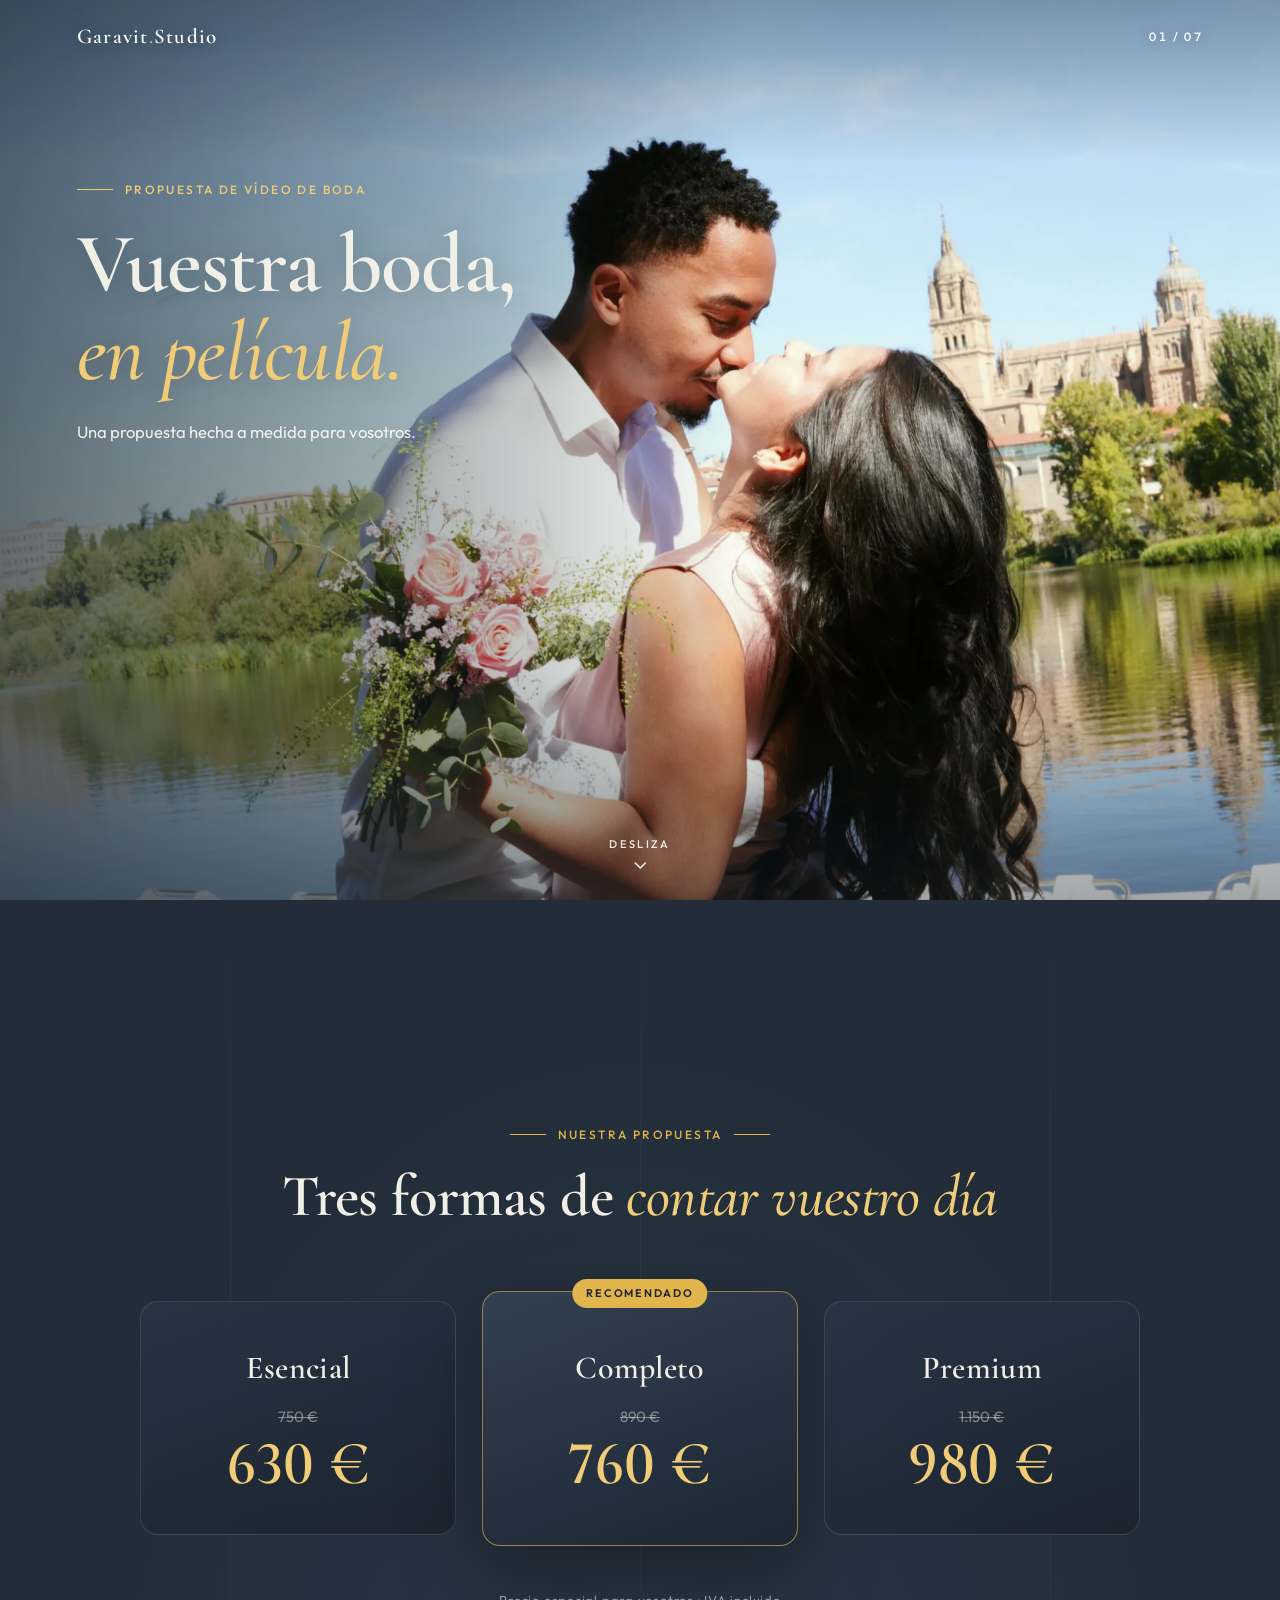
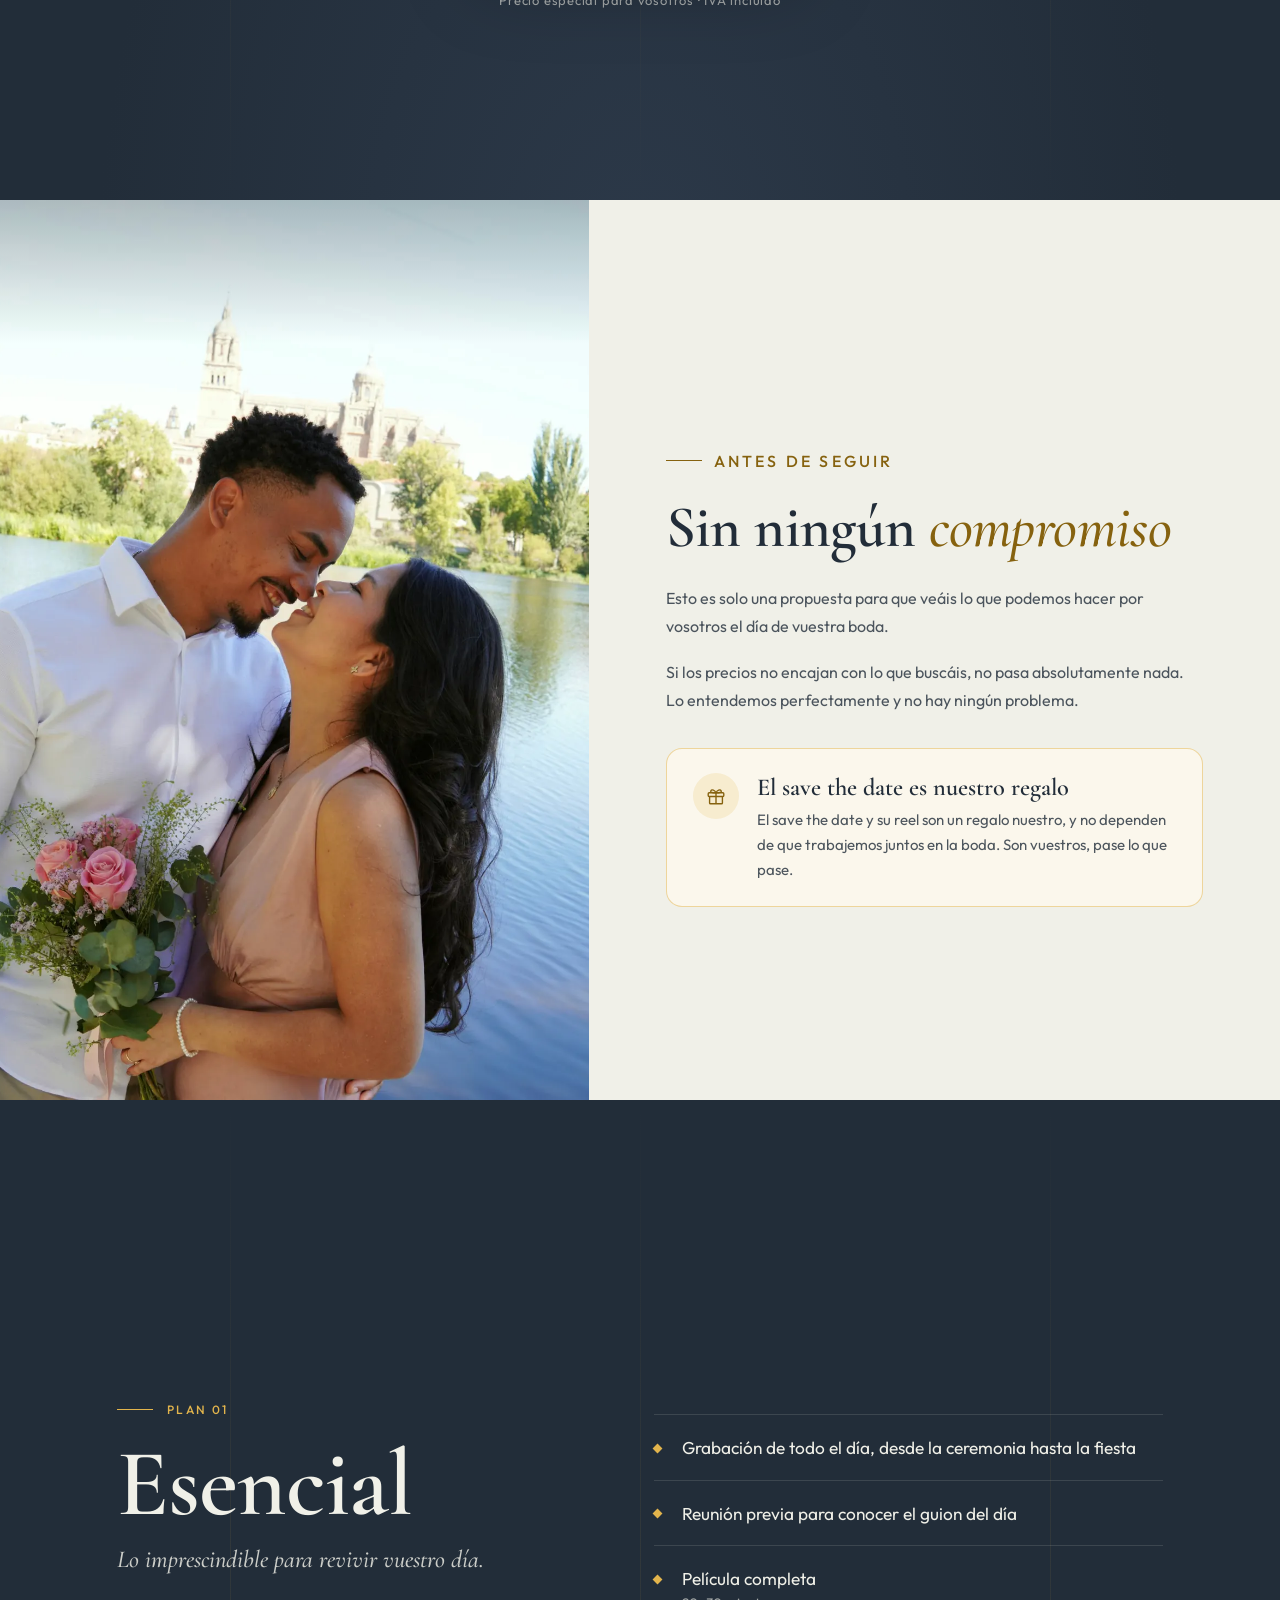
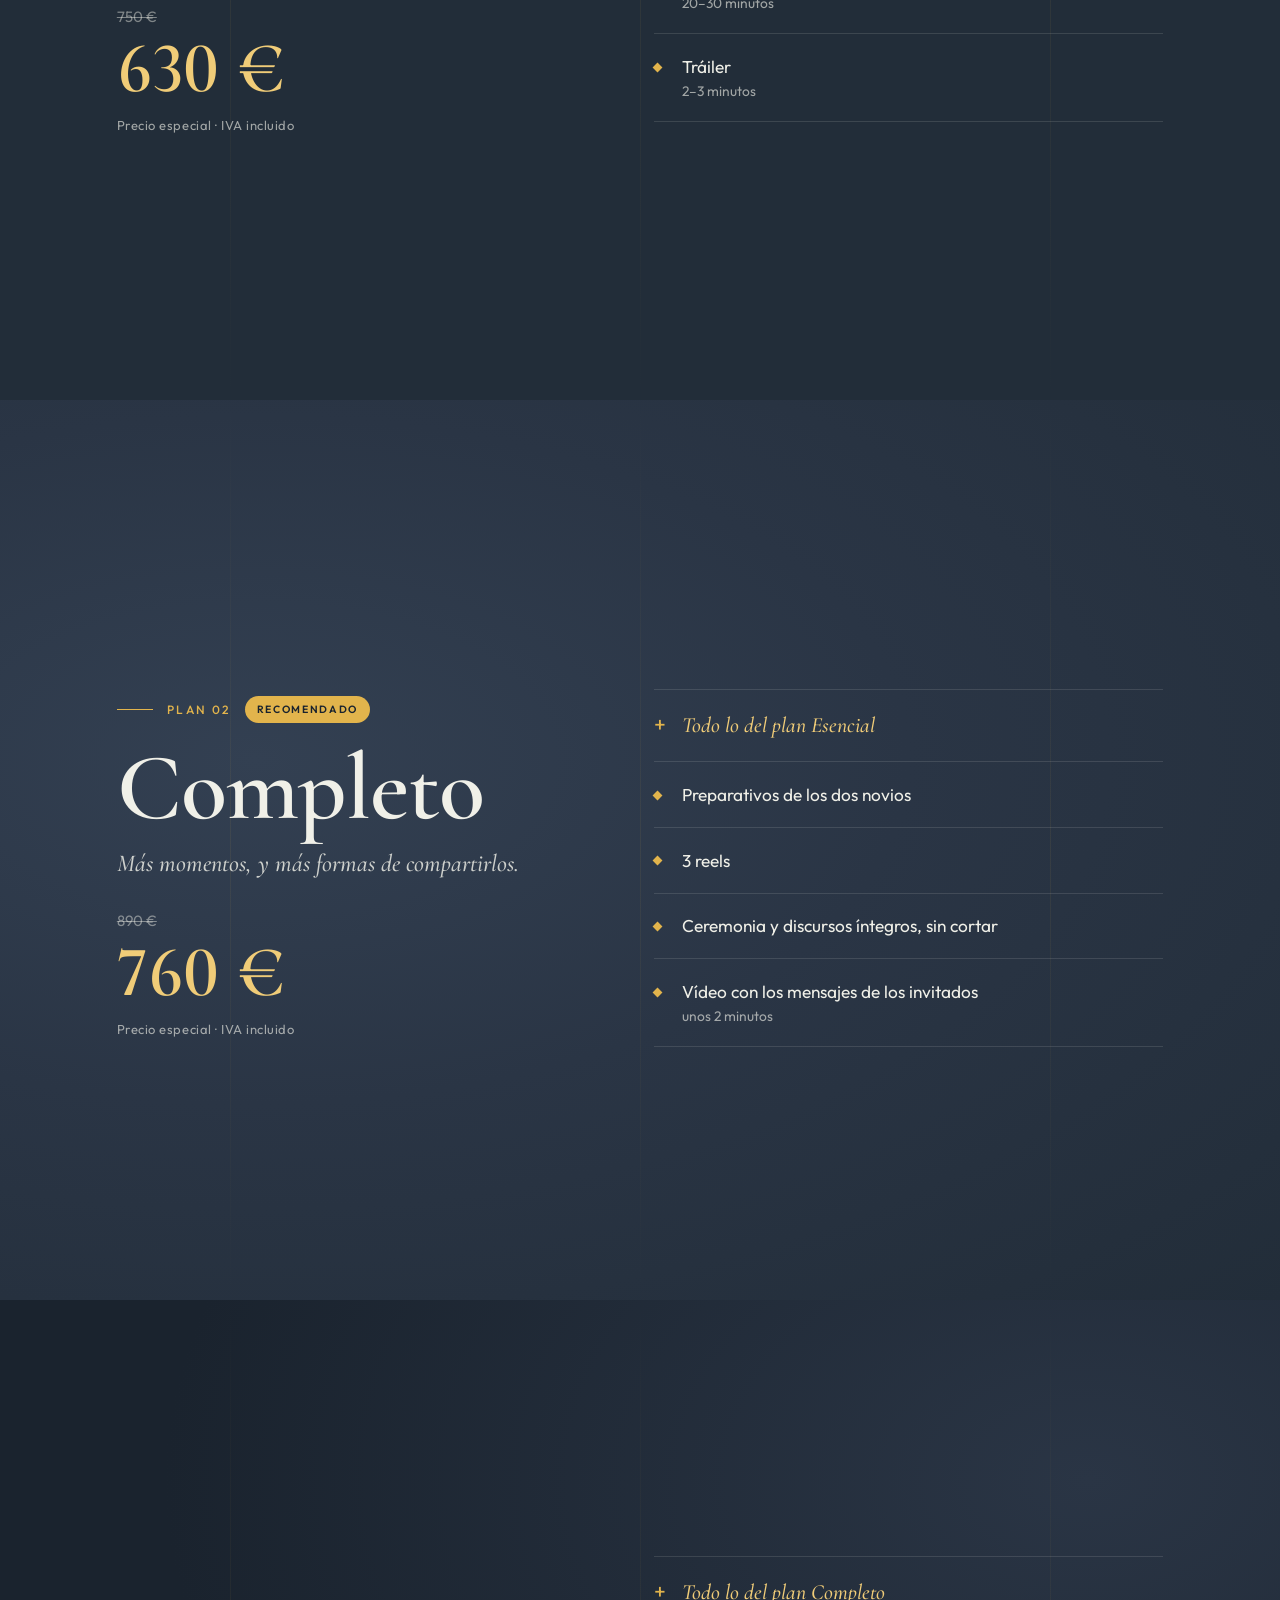
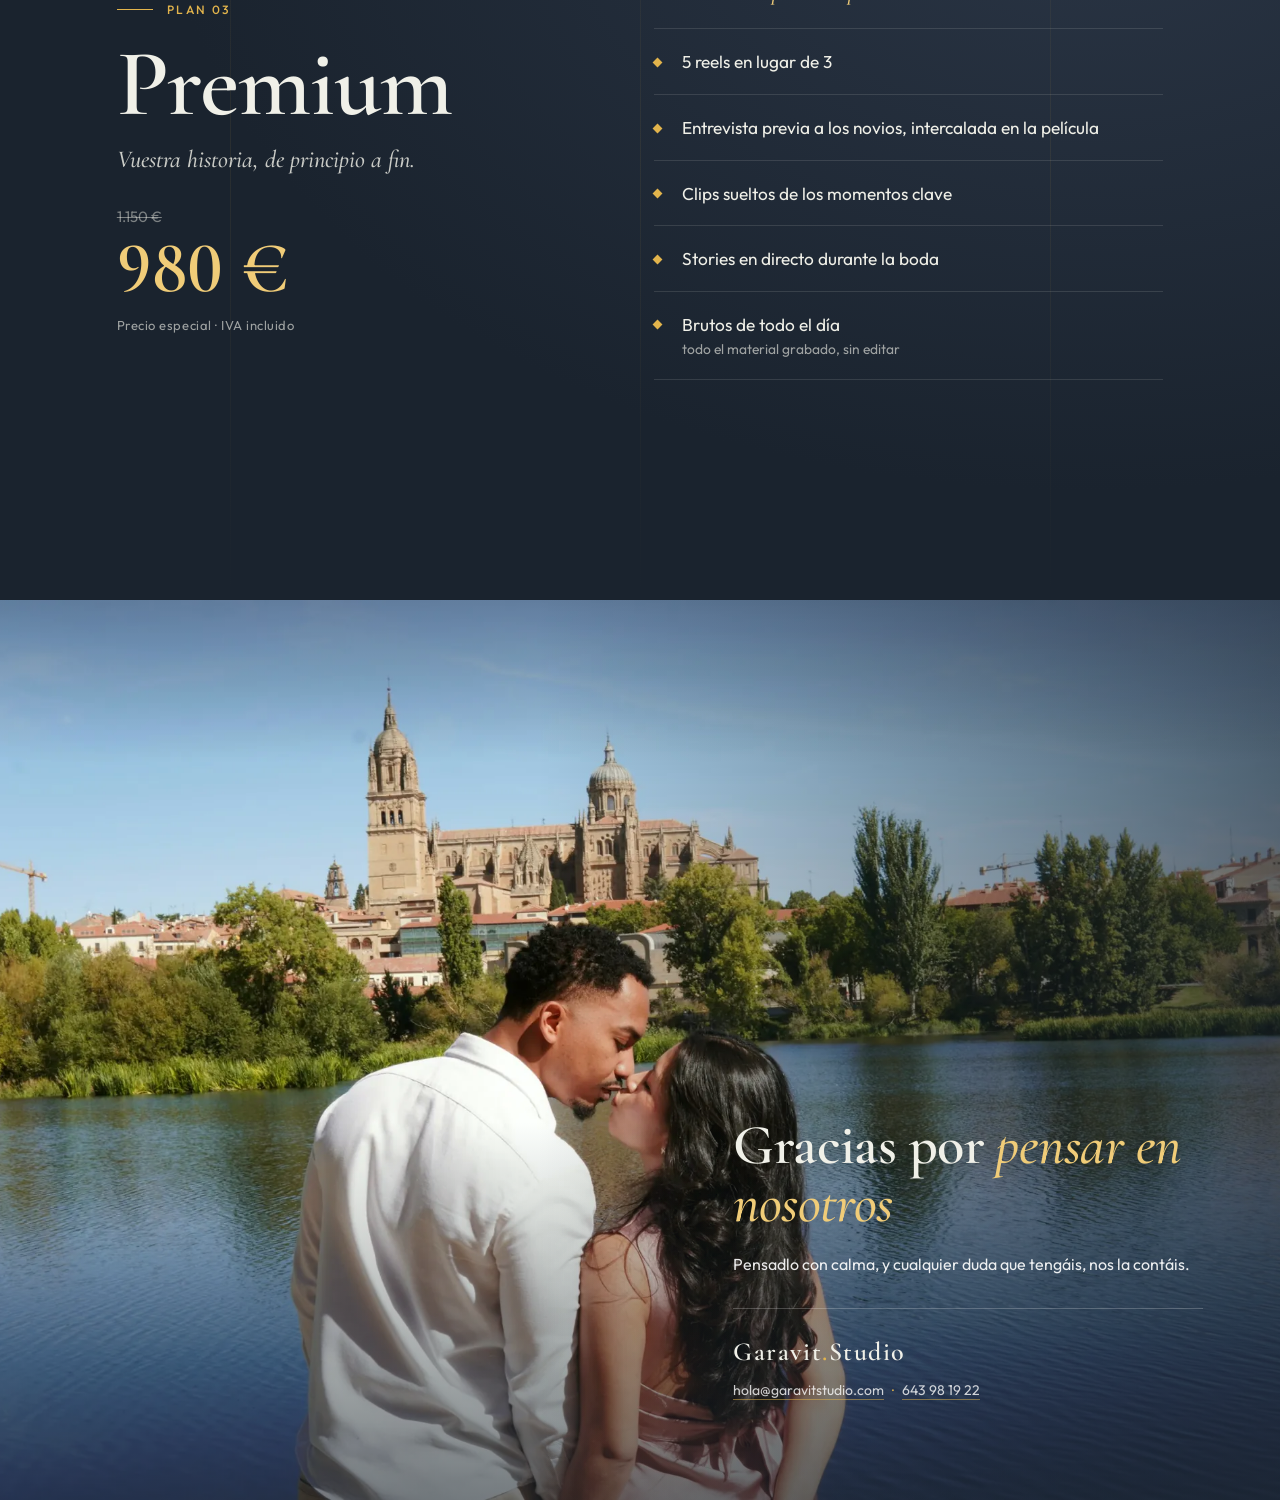
==== propuesta/index.html @ b764d6a9 "Add wedding video quote presentation at /propuesta Replaces the previous proposal page with a slide-" ====
<!DOCTYPE html>
<html lang="es">
<head>
  <meta charset="UTF-8">
  <meta name="viewport" content="width=device-width, initial-scale=1.0, viewport-fit=cover">
  <script>document.documentElement.classList.add('js');</script>

  <title>Propuesta de vídeo de boda | Garavit Studio</title>
  <meta name="description" content="Nuestra propuesta para grabar vuestra boda: tres planes, sin ningún compromiso.">
  <!-- Página privada para un cliente: fuera de buscadores -->
  <meta name="robots" content="noindex, nofollow">
  <meta name="theme-color" content="#222d39">
  <link rel="icon" href="data:image/svg+xml,%3Csvg xmlns='http://www.w3.org/2000/svg' viewBox='0 0 64 64'%3E%3Crect width='64' height='64' rx='14' fill='%23222d39'/%3E%3Ctext x='32' y='45' text-anchor='middle' font-family='Georgia,serif' font-size='40' font-weight='700' fill='%23f0f0e8'%3EG%3C/text%3E%3Ccircle cx='50' cy='42' r='4' fill='%23e2b44c'/%3E%3C/svg%3E">

  <!-- Vista previa al compartir el enlace (WhatsApp, Instagram…) -->
  <meta property="og:type" content="website">
  <meta property="og:url" content="https://garavitstudio.com/propuesta/">
  <meta property="og:title" content="Vuestra boda, en película · Garavit Studio">
  <meta property="og:description" content="Nuestra propuesta para grabar vuestra boda. Sin ningún compromiso.">
  <meta property="og:image" content="https://garavitstudio.com/propuesta/img/og.jpg">
  <meta property="og:image:width" content="1200">
  <meta property="og:image:height" content="630">
  <meta property="og:locale" content="es_ES">
  <meta property="og:site_name" content="Garavit Studio">
  <meta name="twitter:card" content="summary_large_image">

  <link rel="preconnect" href="https://fonts.googleapis.com">
  <link rel="preconnect" href="https://fonts.gstatic.com" crossorigin>
  <link href="https://fonts.googleapis.com/css2?family=Cormorant+Garamond:ital,wght@0,400;0,500;0,600;1,400;1,500&family=Outfit:wght@300;400;500;600&display=swap" rel="stylesheet">

  <style>
    /* ═══════════════════════════════════════════════
       GARAVIT STUDIO — PRESENTACIÓN DE PRESUPUESTO
       Mismos colores y tipografías que la web.
       Rutas absolutas (/propuesta/…) para que funcione
       tanto en /propuesta como en /propuesta/
    ═══════════════════════════════════════════════ */
    *, *::before, *::after { box-sizing: border-box; margin: 0; padding: 0; }

    :root {
      --navy: #222d39;
      --navy-dark: #1a232e;
      --navy-light: #2a3545;
      --cream: #f0f0e8;
      --gold: #e2b44c;
      --gold-light: #f0cc78;
      --gold-ink: #86620f;               /* dorado legible sobre crema */
      --muted: rgba(240,240,232,0.62);
      --rule: rgba(240,240,232,0.12);
      --ease: cubic-bezier(0.23, 1, 0.32, 1);
      --pad-x: clamp(20px, 6vw, 96px);
    }

    html {
      background: var(--navy);
      scroll-snap-type: y proximity;
      scroll-behavior: smooth;
      -webkit-text-size-adjust: 100%;
    }
    @media (min-width: 900px) and (min-height: 620px) and (orientation: landscape) {
      html { scroll-snap-type: y mandatory; }
    }

    body {
      background: var(--navy);
      color: var(--cream);
      font-family: 'Outfit', system-ui, sans-serif;
      font-weight: 400;
      line-height: 1.6;
      overflow-x: hidden;
      -webkit-font-smoothing: antialiased;
    }

    img { display: block; max-width: 100%; }
    .sr-only {
      position: absolute; width: 1px; height: 1px; overflow: hidden;
      clip: rect(0 0 0 0); white-space: nowrap;
    }

    /* ─── BARRA SUPERIOR ──────────────────────────── */
    .topbar {
      position: fixed; top: 0; left: 0; right: 0; z-index: 30;
      display: flex; align-items: center; justify-content: space-between;
      padding: calc(20px + env(safe-area-inset-top)) var(--pad-x) 20px;
      pointer-events: none;
    }
    .logo, .counter { transition: color 0.35s, text-shadow 0.35s; color: var(--cream); }
    .logo {
      pointer-events: auto;
      font-family: 'Cormorant Garamond', serif;
      font-size: 21px; font-weight: 600; letter-spacing: 0.06em;
      text-decoration: none;
    }
    .logo span { color: var(--gold); transition: color 0.35s; }
    .counter {
      font-size: 12px; font-weight: 500; letter-spacing: 0.2em;
      font-variant-numeric: tabular-nums;
    }
    .topbar [data-on="photo"] { color: #fff; text-shadow: 0 1px 14px rgba(0,0,0,0.45); }
    .topbar [data-on="light"] { color: var(--navy); text-shadow: none; }
    .topbar [data-on="light"] span { color: var(--gold-ink); }

    /* ─── DIAPOSITIVAS ────────────────────────────── */
    .slide {
      position: relative;
      min-height: 100vh;
      min-height: 100svh;
      scroll-snap-align: start;
      display: flex; align-items: center;
      overflow: hidden;
    }
    .wrap {
      position: relative; z-index: 2;
      width: 100%; max-width: 1200px; margin: 0 auto;
      padding: clamp(96px, 14vh, 140px) var(--pad-x) clamp(64px, 10vh, 110px);
    }

    .eyebrow {
      display: flex; align-items: center; gap: 12px;
      font-size: 12px; font-weight: 500; letter-spacing: 0.2em;
      text-transform: uppercase; color: var(--gold);
      margin-bottom: 22px;
    }
    .eyebrow .line { width: 36px; height: 1px; background: currentColor; flex: none; }

    h1, h2 {
      font-family: 'Cormorant Garamond', serif;
      font-weight: 600; line-height: 1.04; letter-spacing: -0.01em;
    }
    h1 em, h2 em { font-style: italic; font-weight: 500; color: var(--gold-light); }
    h2 { font-size: clamp(38px, 4.6vw, 72px); }

    /* Líneas verticales decorativas, como en la home */
    .lines { position: absolute; inset: 0; pointer-events: none; }
    .lines i {
      position: absolute; top: 0; bottom: 0; width: 1px;
      background: linear-gradient(to bottom, transparent, rgba(226,180,76,0.08), transparent);
    }
    .lines i:nth-child(1) { left: 18%; }
    .lines i:nth-child(2) { left: 50%; }
    .lines i:nth-child(3) { left: 82%; }

    /* ─── APARICIONES ─────────────────────────────── */
    .js .rv {
      opacity: 0; transform: translateY(26px);
      transition: opacity 0.9s var(--ease), transform 0.9s var(--ease);
      transition-delay: calc(var(--d, 0) * 0.12s + 0.1s);
    }
    .js .is-in .rv { opacity: 1; transform: none; }

    /* ═══ 1 · PORTADA ═══════════════════════════════ */
    .photo-bg { position: absolute; inset: 0; margin: 0; }
    .photo-bg img { width: 100%; height: 100%; object-fit: cover; }

    .cover .photo-bg img { object-position: 50% 35%; }
    .js .cover .photo-bg img { animation: kenburns 16s var(--ease) both; }
    @keyframes kenburns {
      from { transform: scale(1.08); }
      to   { transform: scale(1); }
    }
    .cover .shade {
      position: absolute; inset: 0;
      background:
        linear-gradient(180deg, rgba(26,35,46,0.35) 0%, rgba(26,35,46,0) 18%),
        linear-gradient(90deg, rgba(26,35,46,0.66) 0%, rgba(26,35,46,0.3) 36%, rgba(26,35,46,0) 58%),
        linear-gradient(0deg, rgba(26,35,46,0.4) 0%, rgba(26,35,46,0) 26%);
    }
    .cover__content {
      position: relative; z-index: 2;
      align-self: flex-start;
      margin-top: clamp(110px, 20vh, 220px);
      padding: 0 var(--pad-x);
      max-width: 780px;
    }
    .cover .eyebrow { color: var(--gold-light); }
    .cover h1 {
      font-size: clamp(48px, 6.6vw, 108px);
      text-shadow: 0 2px 30px rgba(0,0,0,0.25);
    }
    .cover__sub {
      margin-top: 22px;
      font-size: clamp(16px, 1.3vw, 19px);
      color: rgba(255,255,255,0.88);
      max-width: 420px;
    }
    .next-hint {
      position: absolute; z-index: 3; left: 50%; bottom: calc(26px + env(safe-area-inset-bottom));
      transform: translateX(-50%);
      display: flex; flex-direction: column; align-items: center; gap: 6px;
      background: none; border: 0; cursor: pointer;
      color: #fff; font: 500 11px/1 'Outfit', sans-serif;
      letter-spacing: 0.24em; text-transform: uppercase;
      opacity: 0.9;
    }
    .next-hint svg { animation: bob 2.2s ease-in-out infinite; }
    @keyframes bob {
      0%, 100% { transform: translateY(0); }
      50% { transform: translateY(6px); }
    }

    @media (orientation: portrait) {
      .cover { align-items: flex-end; }
      .cover .photo-bg img { object-position: 55% 50%; }
      .cover .shade {
        background:
          linear-gradient(180deg, rgba(26,35,46,0.4) 0%, rgba(26,35,46,0) 16%),
          linear-gradient(0deg, rgba(26,35,46,0.92) 0%, rgba(26,35,46,0.62) 26%, rgba(26,35,46,0) 52%);
      }
      .cover__content {
        align-self: flex-end;
        margin: 0 0 calc(92px + env(safe-area-inset-bottom));
      }
      .cover h1 { font-size: clamp(46px, 12vw, 84px); }
    }

    /* ═══ 2 · LOS TRES PRECIOS ═══════════════════════ */
    .prices { background: radial-gradient(ellipse at 50% 110%, #2c3949 0%, var(--navy) 60%); }
    .prices .wrap { text-align: center; }
    .prices .eyebrow { justify-content: center; }
    .price-grid {
      display: grid; grid-template-columns: repeat(3, 1fr);
      gap: clamp(14px, 2vw, 28px);
      margin: clamp(40px, 7vh, 72px) auto 0;
      max-width: 1000px;
      align-items: center;
    }
    .price-card {
      position: relative;
      padding: clamp(28px, 4.4vh, 48px) clamp(20px, 2.4vw, 34px);
      border: 1px solid var(--rule);
      border-radius: 18px;
      background: linear-gradient(160deg, rgba(42,53,69,0.92), rgba(27,36,47,0.92));
    }
    .price-card h3 {
      font-family: 'Cormorant Garamond', serif;
      font-size: clamp(28px, 2.5vw, 38px); font-weight: 600; letter-spacing: 0.01em;
    }
    .price { margin-top: 12px; display: flex; flex-direction: column; align-items: center; gap: 4px; }
    .price s {
      font-size: 15px; color: rgba(240,240,232,0.46);
      text-decoration-thickness: 1px;
    }
    .price strong {
      font-family: 'Cormorant Garamond', serif; font-weight: 600;
      font-size: clamp(48px, 4.8vw, 72px); line-height: 1;
      color: var(--gold-light);
      font-variant-numeric: lining-nums;
      white-space: nowrap;
    }
    .price-card--featured {
      border-color: rgba(226,180,76,0.6);
      background: linear-gradient(160deg, #334052, #1d2733);
      box-shadow: 0 30px 80px rgba(0,0,0,0.35);
      padding-top: clamp(38px, 5.6vh, 60px);
      padding-bottom: clamp(38px, 5.6vh, 60px);
    }
    .tag {
      position: absolute; top: -13px; left: 50%;
      transform: translateX(-50%);
      background: var(--gold); color: var(--navy-dark);
      font-size: 11px; font-weight: 600; letter-spacing: 0.16em; text-transform: uppercase;
      padding: 6px 14px; border-radius: 40px; white-space: nowrap;
    }
    .price-note {
      margin-top: clamp(28px, 5vh, 44px);
      font-size: 13px; letter-spacing: 0.06em; color: var(--muted);
    }

    /* Aparecen de uno en uno */
    .js .price-card {
      opacity: 0; transform: translateY(34px);
      transition: opacity 1s var(--ease), transform 1s var(--ease);
      transition-delay: calc(var(--i) * 0.7s + 0.35s);
    }
    .js .is-in .price-card { opacity: 1; transform: none; }
    .js .tag, .js .price-note {
      opacity: 0;
      transition: opacity 0.8s var(--ease);
      transition-delay: 2.5s;
    }
    .js .is-in .tag, .js .is-in .price-note { opacity: 1; }

    @media (max-width: 760px) {
      .price-grid { grid-template-columns: 1fr; gap: 16px; }
      .price-card, .price-card--featured {
        display: flex; align-items: center; justify-content: space-between;
        text-align: left;
        padding: 22px 22px;
      }
      .price { margin-top: 0; align-items: flex-end; }
      .price strong { font-size: 44px; }
      .price s { font-size: 14px; }
      .tag { left: 22px; transform: none; top: -11px; font-size: 10px; }
    }

    /* ═══ 3 · SIN COMPROMISO ═══════════════════════ */
    .calm { background: var(--cream); color: var(--navy); }
    .split {
      display: grid; grid-template-columns: 0.92fr 1.08fr;
      width: 100%; min-height: 100vh; min-height: 100svh;
    }
    .split__photo { position: relative; margin: 0; overflow: hidden; }
    .split__photo img {
      position: absolute; inset: 0; width: 100%; height: 100%;
      object-fit: cover; object-position: 50% 38%;
    }
    .split__photo::after {
      content: ''; position: absolute; inset: 0;
      background: linear-gradient(180deg, rgba(26,35,46,0.3) 0%, rgba(26,35,46,0) 16%);
    }
    .split__text {
      display: flex; flex-direction: column; justify-content: center;
      padding: clamp(96px, 13vh, 140px) var(--pad-x) clamp(56px, 9vh, 96px);
      max-width: 720px;
    }
    .calm .eyebrow { color: var(--gold-ink); }
    .calm h2 em { color: var(--gold-ink); }
    .calm p {
      margin-top: 18px; max-width: 520px;
      font-size: clamp(16px, 1.25vw, 19px); line-height: 1.75;
      color: rgba(34,45,57,0.8);
    }
    .calm h2 + p { margin-top: 26px; }
    .gift {
      margin-top: 34px; max-width: 540px;
      display: flex; gap: 18px; align-items: flex-start;
      padding: 24px 26px;
      background: #fbf7ec;
      border: 1px solid rgba(226,180,76,0.5);
      border-radius: 16px;
    }
    .gift__icon {
      flex: none; width: 46px; height: 46px; border-radius: 50%;
      display: grid; place-items: center;
      background: rgba(226,180,76,0.18); color: var(--gold-ink);
    }
    .gift h3 {
      font-family: 'Cormorant Garamond', serif;
      font-size: clamp(22px, 1.9vw, 27px); font-weight: 600; line-height: 1.2;
    }
    .gift p { margin-top: 6px; font-size: 15px; line-height: 1.65; }

    @media (max-width: 899px), (orientation: portrait) {
      .split { grid-template-columns: 1fr; grid-template-rows: auto 1fr; }
      .split__photo { height: 44vh; height: 44svh; min-height: 260px; }
      .split__photo img { object-position: 50% 40%; }
      .split__text { padding: 36px var(--pad-x) 60px; justify-content: flex-start; }
    }

    /* ═══ 4-6 · PLANES ═════════════════════════════ */
    .plan .wrap {
      display: grid; grid-template-columns: 0.95fr 1.05fr;
      gap: clamp(40px, 6vw, 110px); align-items: center;
    }
    .plan--esencial { background: var(--navy); }
    .plan--completo { background: radial-gradient(ellipse at 20% 40%, #334052 0%, var(--navy-light) 45%, var(--navy) 100%); }
    .plan--premium  { background: radial-gradient(ellipse at 85% 20%, #2a3545 0%, var(--navy-dark) 60%); }

    .plan__meta {
      display: flex; align-items: center; gap: 14px; flex-wrap: wrap;
      font-size: 12px; font-weight: 500; letter-spacing: 0.2em;
      text-transform: uppercase; color: var(--gold);
    }
    .plan__meta .line { width: 36px; height: 1px; background: currentColor; }
    .pill {
      background: var(--gold); color: var(--navy-dark);
      font-size: 10.5px; font-weight: 600; letter-spacing: 0.16em;
      padding: 5px 12px; border-radius: 40px;
    }
    .plan h2 { font-size: clamp(58px, 7.4vw, 120px); margin-top: 16px; }
    .plan__tagline {
      margin-top: 10px;
      font-family: 'Cormorant Garamond', serif; font-style: italic; font-weight: 500;
      font-size: clamp(21px, 1.9vw, 28px); line-height: 1.3;
      color: rgba(240,240,232,0.82);
    }
    .plan .price { align-items: flex-start; margin-top: 30px; }
    .plan .price strong { font-size: clamp(58px, 5.6vw, 86px); }
    .plan .price small { font-size: 13px; color: var(--muted); letter-spacing: 0.04em; margin-top: 6px; }

    .plan__list { list-style: none; border-top: 1px solid var(--rule); }
    .plan__list li {
      display: grid; grid-template-columns: 22px 1fr; column-gap: 6px;
      padding: clamp(14px, 2.2vh, 21px) 0;
      border-bottom: 1px solid var(--rule);
      font-size: clamp(16px, 1.35vw, 20px); line-height: 1.45;
    }
    .plan__list li::before {
      content: ''; width: 7px; height: 7px; margin-top: 0.56em;
      background: var(--gold); transform: rotate(45deg);
    }
    .plan__list small {
      display: block; font-size: 0.8em; color: var(--muted); margin-top: 2px;
    }
    .plan__list li.all {
      font-family: 'Cormorant Garamond', serif; font-style: italic; font-weight: 500;
      font-size: clamp(20px, 1.7vw, 25px); color: var(--gold-light);
    }
    .plan__list li.all::before {
      content: '+'; width: auto; height: auto; margin-top: 0;
      background: none; transform: none;
      font-family: 'Outfit', sans-serif; font-style: normal; font-weight: 400;
      color: var(--gold); line-height: 1.3;
    }
    .js .plan__list li {
      opacity: 0; transform: translateX(18px);
      transition: opacity 0.8s var(--ease), transform 0.8s var(--ease);
      transition-delay: calc(var(--k, 0) * 0.09s + 0.45s);
    }
    .js .is-in .plan__list li { opacity: 1; transform: none; }

    @media (max-width: 899px) {
      .plan .wrap { grid-template-columns: 1fr; gap: 34px; }
      .plan .price { margin-top: 20px; }
    }
    @media (max-width: 760px) {
      .wrap { padding-top: 84px; padding-bottom: 48px; }
      .plan .wrap { gap: 26px; }
      .plan h2 { font-size: 56px; margin-top: 10px; }
      .plan .price { margin-top: 14px; }
      .plan .price strong { font-size: 52px; }
      .plan__list li { padding: 12px 0; font-size: 16px; }
      .plan__list li.all { font-size: 20px; }
    }

    /* ═══ 7 · CIERRE ═══════════════════════════════ */
    .closing { background: var(--navy); align-items: flex-end; }
    .closing .photo-bg img { object-position: 50% 42%; }
    .closing .shade {
      position: absolute; inset: 0;
      background:
        linear-gradient(180deg, rgba(26,35,46,0.35) 0%, rgba(26,35,46,0) 18%),
        linear-gradient(270deg, rgba(26,35,46,0.62) 0%, rgba(26,35,46,0.2) 38%, rgba(26,35,46,0) 58%),
        linear-gradient(0deg, rgba(26,35,46,0.6) 0%, rgba(26,35,46,0) 42%);
    }
    .closing__content {
      position: relative; z-index: 2;
      margin: 0 var(--pad-x) clamp(56px, 11vh, 120px) auto;
      max-width: 470px;
    }
    .closing h2 { font-size: clamp(40px, 4.4vw, 68px); text-shadow: 0 2px 24px rgba(0,0,0,0.25); }
    .closing p.lead {
      margin-top: 18px; font-size: clamp(16px, 1.25vw, 19px); line-height: 1.7;
      color: rgba(255,255,255,0.9);
    }
    .sign {
      margin-top: 30px; padding-top: 22px;
      border-top: 1px solid rgba(255,255,255,0.22);
    }
    .sign__logo {
      font-family: 'Cormorant Garamond', serif;
      font-size: 26px; font-weight: 600; letter-spacing: 0.06em;
    }
    .sign__logo span { color: var(--gold); }
    .sign__contact { margin-top: 6px; font-size: 14px; color: rgba(255,255,255,0.78); }
    .sign__contact a { color: inherit; text-decoration: none; border-bottom: 1px solid rgba(226,180,76,0.5); }
    .sign__contact .dot { margin: 0 8px; color: var(--gold); }

    @media (orientation: portrait), (max-width: 760px) {
      .closing { flex-direction: column; align-items: stretch; }
      .closing .photo-bg { position: relative; height: 56vh; height: 56svh; min-height: 300px; }
      .closing .photo-bg img { object-position: 45% 45%; }
      .closing .shade {
        background:
          linear-gradient(180deg, rgba(26,35,46,0.4) 0%, rgba(26,35,46,0) 22%),
          linear-gradient(0deg, var(--navy) 0%, rgba(34,45,57,0) 38%);
      }
      .closing__content {
        flex: 1; display: flex; flex-direction: column; justify-content: center;
        margin: -48px var(--pad-x) 0;
        padding-bottom: calc(40px + env(safe-area-inset-bottom));
        max-width: 560px;
      }
    }

    /* ─── ACCESIBILIDAD ───────────────────────────── */
    @media (prefers-reduced-motion: reduce) {
      html { scroll-behavior: auto; }
      *, *::before, *::after {
        animation: none !important;
        transition-duration: 0.01ms !important;
        transition-delay: 0s !important;
      }
    }
  </style>
</head>
<body>

<!-- Barra fija: logo + número de diapositiva -->
<header class="topbar">
  <a class="logo" href="#portada" data-on="photo">Garavit<span>.</span>Studio</a>
  <span class="counter" id="counter" data-on="photo" aria-hidden="true">01 / 07</span>
</header>

<main>

  <!-- ═══ 1 · PORTADA ═══ -->
  <section class="slide cover" id="portada" data-tone="photo" aria-label="Portada">
    <picture class="photo-bg">
      <source media="(orientation: portrait)" type="image/webp" srcset="/propuesta/img/portada-movil.webp">
      <source media="(orientation: portrait)" srcset="/propuesta/img/portada-movil.jpg">
      <source type="image/webp" srcset="/propuesta/img/portada.webp">
      <img src="/propuesta/img/portada.jpg" alt="La pareja besándose junto al río Tormes, con la Catedral de Salamanca al fondo" fetchpriority="high">
    </picture>
    <div class="shade"></div>

    <div class="cover__content">
      <p class="eyebrow rv"><span class="line"></span>Propuesta de vídeo de boda</p>
      <h1 class="rv" style="--d:1">Vuestra boda,<br><em>en película.</em></h1>
      <p class="cover__sub rv" style="--d:2">Una propuesta hecha a medida para vosotros.</p>
    </div>

    <button class="next-hint" type="button" data-next aria-label="Ir a la siguiente diapositiva">
      Desliza
      <svg width="18" height="18" viewBox="0 0 18 18" fill="none" aria-hidden="true">
        <path d="M4 7l5 5 5-5" stroke="currentColor" stroke-width="1.6" stroke-linecap="round" stroke-linejoin="round"/>
      </svg>
    </button>
  </section>

  <!-- ═══ 2 · LOS TRES PLANES (solo precios) ═══ -->
  <section class="slide prices" id="planes" data-tone="dark" aria-label="Los tres planes">
    <div class="lines" aria-hidden="true"><i></i><i></i><i></i></div>
    <div class="wrap">
      <p class="eyebrow rv"><span class="line"></span>Nuestra propuesta<span class="line"></span></p>
      <h2 class="rv" style="--d:1">Tres formas de <em>contar vuestro día</em></h2>

      <div class="price-grid">
        <article class="price-card" style="--i:0">
          <h3>Esencial</h3>
          <p class="price"><s><span class="sr-only">Precio habitual: </span>750&nbsp;€</s><strong>630&nbsp;€</strong></p>
        </article>

        <article class="price-card price-card--featured" style="--i:1">
          <span class="tag">Recomendado</span>
          <h3>Completo</h3>
          <p class="price"><s><span class="sr-only">Precio habitual: </span>890&nbsp;€</s><strong>760&nbsp;€</strong></p>
        </article>

        <article class="price-card" style="--i:2">
          <h3>Premium</h3>
          <p class="price"><s><span class="sr-only">Precio habitual: </span>1.150&nbsp;€</s><strong>980&nbsp;€</strong></p>
        </article>
      </div>

      <p class="price-note">Precio especial para vosotros · IVA incluido</p>
    </div>
  </section>

  <!-- ═══ 3 · SIN COMPROMISO ═══ -->
  <section class="slide calm" id="sin-compromiso" data-tone="light" aria-label="Sin compromiso">
    <div class="split">
      <figure class="split__photo" data-tone="photo">
        <picture>
          <source type="image/webp" srcset="/propuesta/img/pareja.webp">
          <img src="/propuesta/img/pareja.jpg" alt="La pareja sonriendo, frente con frente, con un ramo de rosas" loading="lazy" decoding="async">
        </picture>
      </figure>

      <div class="split__text">
        <p class="eyebrow rv"><span class="line"></span>Antes de seguir</p>
        <h2 class="rv" style="--d:1">Sin ningún <em>compromiso</em></h2>
        <p class="rv" style="--d:2">Esto es solo una propuesta para que veáis lo que podemos hacer por vosotros el día de vuestra boda.</p>
        <p class="rv" style="--d:3">Si los precios no encajan con lo que buscáis, no pasa absolutamente nada. Lo entendemos perfectamente y no hay ningún problema.</p>

        <div class="gift rv" style="--d:4">
          <div class="gift__icon" aria-hidden="true">
            <svg width="22" height="22" viewBox="0 0 24 24" fill="none">
              <rect x="3.5" y="8.5" width="17" height="4" rx="1" stroke="currentColor" stroke-width="1.5"/>
              <path d="M5 12.5v7a1 1 0 0 0 1 1h12a1 1 0 0 0 1-1v-7M12 8.5v12" stroke="currentColor" stroke-width="1.5"/>
              <path d="M12 8.5c-1.2-2.8-4.6-4.1-5.6-2.2-.8 1.6 1.3 2.2 5.6 2.2Zm0 0c1.2-2.8 4.6-4.1 5.6-2.2.8 1.6-1.3 2.2-5.6 2.2Z" stroke="currentColor" stroke-width="1.5" stroke-linejoin="round"/>
            </svg>
          </div>
          <div>
            <h3>El save the date es nuestro regalo</h3>
            <p>El save the date y su reel son un regalo nuestro, y no dependen de que trabajemos juntos en la boda. Son vuestros, pase lo que pase.</p>
          </div>
        </div>
      </div>
    </div>
  </section>

  <!-- ═══ 4 · PLAN ESENCIAL ═══ -->
  <section class="slide plan plan--esencial" id="esencial" data-tone="dark" aria-label="Plan Esencial">
    <div class="lines" aria-hidden="true"><i></i><i></i><i></i></div>
    <div class="wrap">
      <div class="plan__head">
        <p class="plan__meta rv"><span class="line"></span>Plan 01</p>
        <h2 class="rv" style="--d:1">Esencial</h2>
        <p class="plan__tagline rv" style="--d:2">Lo imprescindible para revivir vuestro día.</p>
        <p class="price rv" style="--d:3"><s><span class="sr-only">Precio habitual: </span>750&nbsp;€</s><strong>630&nbsp;€</strong><small>Precio especial · IVA incluido</small></p>
      </div>
      <ul class="plan__list">
        <li>Grabación de todo el día, desde la ceremonia hasta la fiesta</li>
        <li>Reunión previa para conocer el guion del día</li>
        <li><span>Película completa<small>20–30 minutos</small></span></li>
        <li><span>Tráiler<small>2–3 minutos</small></span></li>
      </ul>
    </div>
  </section>

  <!-- ═══ 5 · PLAN COMPLETO ═══ -->
  <section class="slide plan plan--completo" id="completo" data-tone="dark" aria-label="Plan Completo">
    <div class="lines" aria-hidden="true"><i></i><i></i><i></i></div>
    <div class="wrap">
      <div class="plan__head">
        <p class="plan__meta rv"><span class="line"></span>Plan 02 <span class="pill">Recomendado</span></p>
        <h2 class="rv" style="--d:1">Completo</h2>
        <p class="plan__tagline rv" style="--d:2">Más momentos, y más formas de compartirlos.</p>
        <p class="price rv" style="--d:3"><s><span class="sr-only">Precio habitual: </span>890&nbsp;€</s><strong>760&nbsp;€</strong><small>Precio especial · IVA incluido</small></p>
      </div>
      <ul class="plan__list">
        <li class="all">Todo lo del plan Esencial</li>
        <li>Preparativos de los dos novios</li>
        <li>3 reels</li>
        <li>Ceremonia y discursos íntegros, sin cortar</li>
        <li><span>Vídeo con los mensajes de los invitados<small>unos 2 minutos</small></span></li>
      </ul>
    </div>
  </section>

  <!-- ═══ 6 · PLAN PREMIUM ═══ -->
  <section class="slide plan plan--premium" id="premium" data-tone="dark" aria-label="Plan Premium">
    <div class="lines" aria-hidden="true"><i></i><i></i><i></i></div>
    <div class="wrap">
      <div class="plan__head">
        <p class="plan__meta rv"><span class="line"></span>Plan 03</p>
        <h2 class="rv" style="--d:1">Premium</h2>
        <p class="plan__tagline rv" style="--d:2">Vuestra historia, de principio a fin.</p>
        <p class="price rv" style="--d:3"><s><span class="sr-only">Precio habitual: </span>1.150&nbsp;€</s><strong>980&nbsp;€</strong><small>Precio especial · IVA incluido</small></p>
      </div>
      <ul class="plan__list">
        <li class="all">Todo lo del plan Completo</li>
        <li>5 reels en lugar de 3</li>
        <li>Entrevista previa a los novios, intercalada en la película</li>
        <li>Clips sueltos de los momentos clave</li>
        <li>Stories en directo durante la boda</li>
        <li><span>Brutos de todo el día<small>todo el material grabado, sin editar</small></span></li>
      </ul>
    </div>
  </section>

  <!-- ═══ 7 · CIERRE ═══ -->
  <section class="slide closing" id="gracias" data-tone="dark" aria-label="Gracias">
    <figure class="photo-bg" data-tone="photo">
      <picture>
        <source type="image/webp" srcset="/propuesta/img/cierre.webp">
        <img src="/propuesta/img/cierre.jpg" alt="La pareja de espaldas, frente al río Tormes y la Catedral de Salamanca" loading="lazy" decoding="async">
      </picture>
      <div class="shade"></div>
    </figure>

    <div class="closing__content">
      <h2 class="rv">Gracias por <em>pensar en nosotros</em></h2>
      <p class="lead rv" style="--d:1">Pensadlo con calma, y cualquier duda que tengáis, nos la contáis.</p>
      <div class="sign rv" style="--d:2">
        <p class="sign__logo">Garavit<span>.</span>Studio</p>
        <p class="sign__contact">
          <a href="mailto:hola@garavitstudio.com">hola@garavitstudio.com</a><span class="dot">·</span><a href="tel:+34643981922">643 98 19 22</a>
        </p>
      </div>
    </div>
  </section>

</main>

<script>
(function () {
  var slides  = Array.prototype.slice.call(document.querySelectorAll('.slide'));
  var counter = document.getElementById('counter');
  var logo    = document.querySelector('.topbar .logo');
  var total   = slides.length;
  var current = 0;
  var reduce  = window.matchMedia('(prefers-reduced-motion: reduce)').matches;

  function pad(n) { return (n < 10 ? '0' : '') + n; }

  /* Escalonado de las listas de cada plan */
  document.querySelectorAll('.plan__list').forEach(function (list) {
    Array.prototype.forEach.call(list.children, function (li, k) {
      li.style.setProperty('--k', k);
    });
  });

  /* Diapositiva activa = la que cruza el centro de la pantalla */
  function setActive(i) {
    current = i;
    counter.textContent = pad(i + 1) + ' / ' + pad(total);
    slides[i].classList.add('is-in');
  }
  if ('IntersectionObserver' in window) {
    var io = new IntersectionObserver(function (entries) {
      entries.forEach(function (e) {
        if (e.isIntersecting) setActive(slides.indexOf(e.target));
      });
    }, { rootMargin: '-50% 0px -50% 0px', threshold: 0 });
    slides.forEach(function (s) { io.observe(s); });
  } else {
    slides.forEach(function (s) { s.classList.add('is-in'); });
  }

  /* Color del logo y del contador según lo que haya debajo */
  function toneAt(x, y) {
    var els = document.elementsFromPoint ? document.elementsFromPoint(x, y) : [];
    for (var i = 0; i < els.length; i++) {
      if (els[i].closest('.topbar')) continue;
      var t = els[i].closest('[data-tone]');
      if (t) return t.getAttribute('data-tone');
    }
    return 'dark';
  }
  function paintTopbar() {
    [logo, counter].forEach(function (el) {
      var r = el.getBoundingClientRect();
      el.setAttribute('data-on', toneAt(r.left + r.width / 2, r.top + r.height / 2));
    });
  }
  var ticking = false;
  function onScroll() {
    if (ticking) return;
    ticking = true;
    requestAnimationFrame(function () { paintTopbar(); ticking = false; });
  }
  window.addEventListener('scroll', onScroll, { passive: true });
  window.addEventListener('resize', onScroll);
  window.addEventListener('load', paintTopbar);
  paintTopbar();

  /* Navegación con teclado o mando de presentaciones */
  function go(i) {
    i = Math.max(0, Math.min(total - 1, i));
    slides[i].scrollIntoView({ behavior: reduce ? 'auto' : 'smooth', block: 'start' });
  }
  function next() {
    var r = slides[current].getBoundingClientRect();
    if (r.bottom > window.innerHeight + 8) {
      window.scrollBy({ top: Math.min(r.bottom - window.innerHeight, window.innerHeight * 0.85), behavior: reduce ? 'auto' : 'smooth' });
    } else { go(current + 1); }
  }
  function prev() {
    var r = slides[current].getBoundingClientRect();
    if (r.top < -8) {
      window.scrollBy({ top: Math.max(r.top, -window.innerHeight * 0.85), behavior: reduce ? 'auto' : 'smooth' });
    } else { go(current - 1); }
  }
  document.addEventListener('keydown', function (e) {
    if (e.metaKey || e.ctrlKey || e.altKey) return;
    var k = e.key;
    if (k === 'ArrowDown' || k === 'ArrowRight' || k === 'PageDown' || (k === ' ' && !e.shiftKey)) { e.preventDefault(); next(); }
    else if (k === 'ArrowUp' || k === 'ArrowLeft' || k === 'PageUp' || (k === ' ' && e.shiftKey)) { e.preventDefault(); prev(); }
    else if (k === 'Home') { e.preventDefault(); go(0); }
    else if (k === 'End') { e.preventDefault(); go(total - 1); }
  });
  document.querySelectorAll('[data-next]').forEach(function (b) {
    b.addEventListener('click', function () { go(1); });
  });
})();
</script>
</body>
</html>
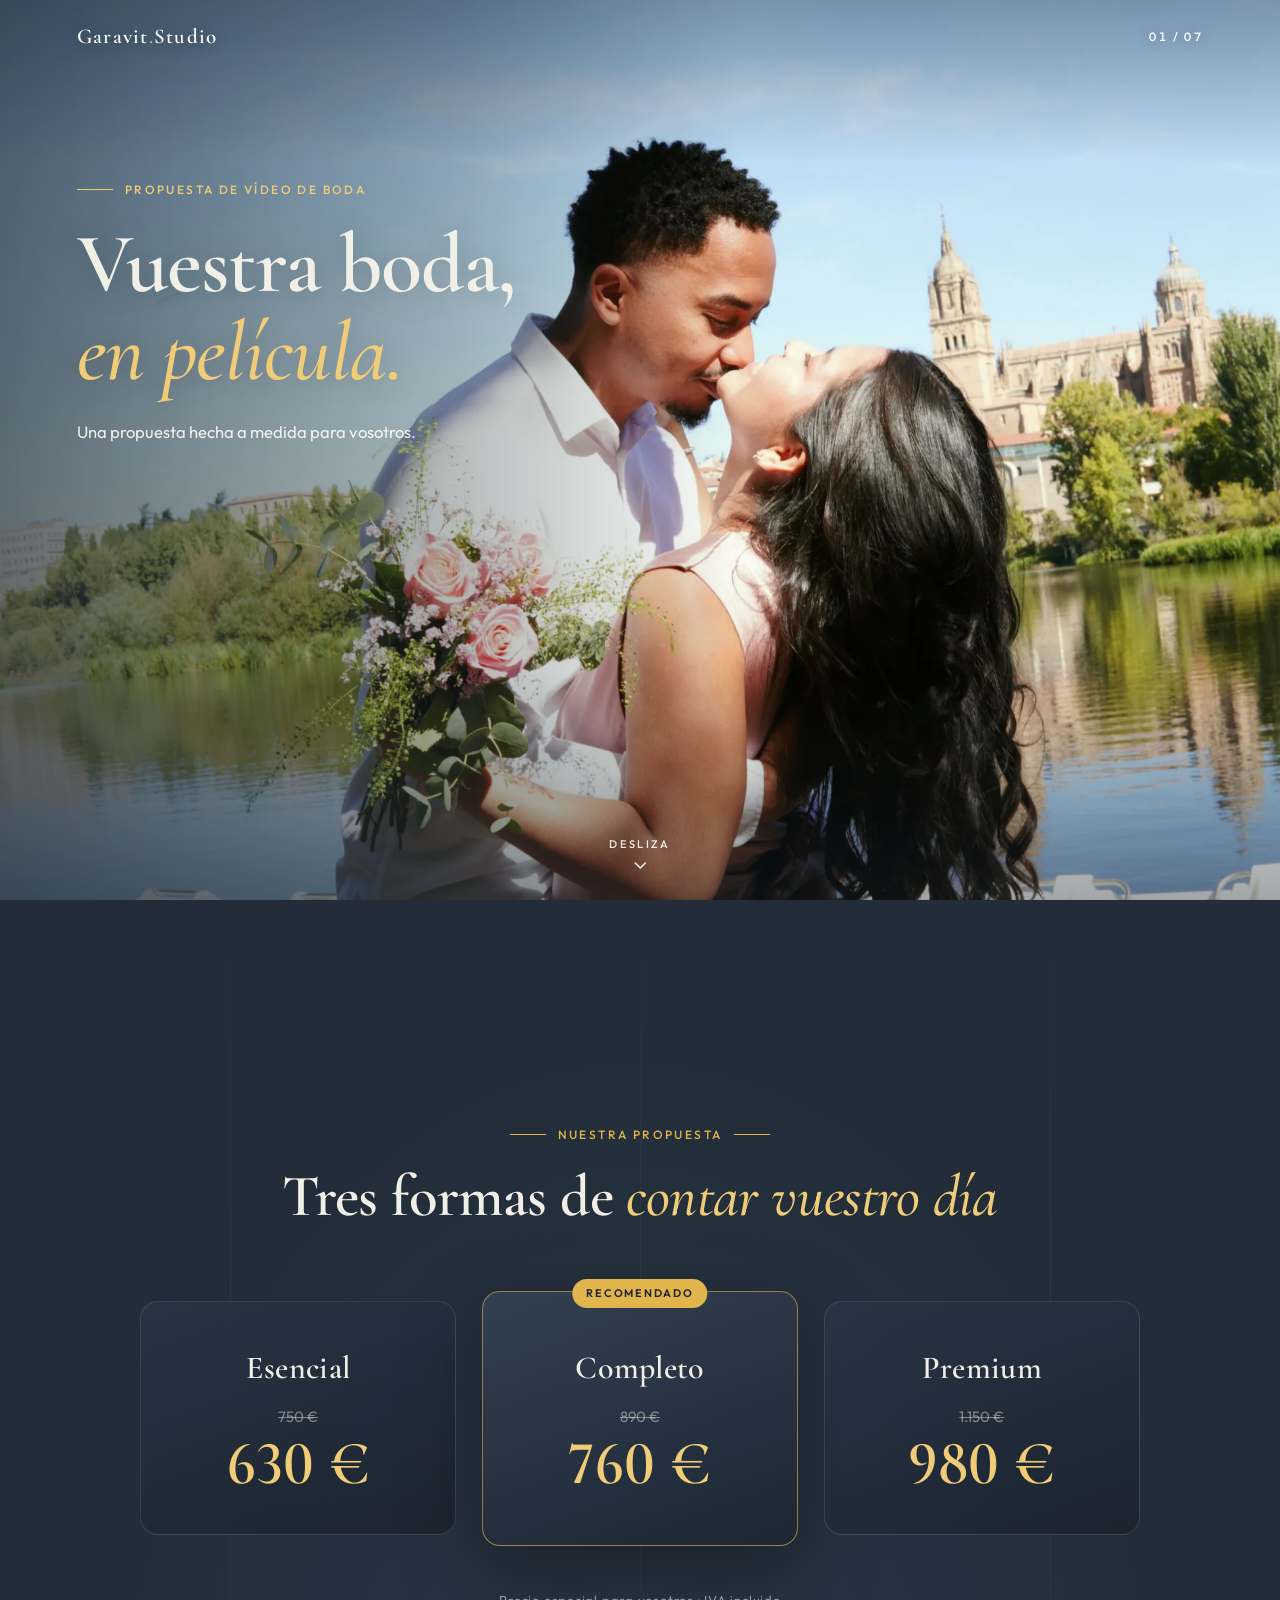
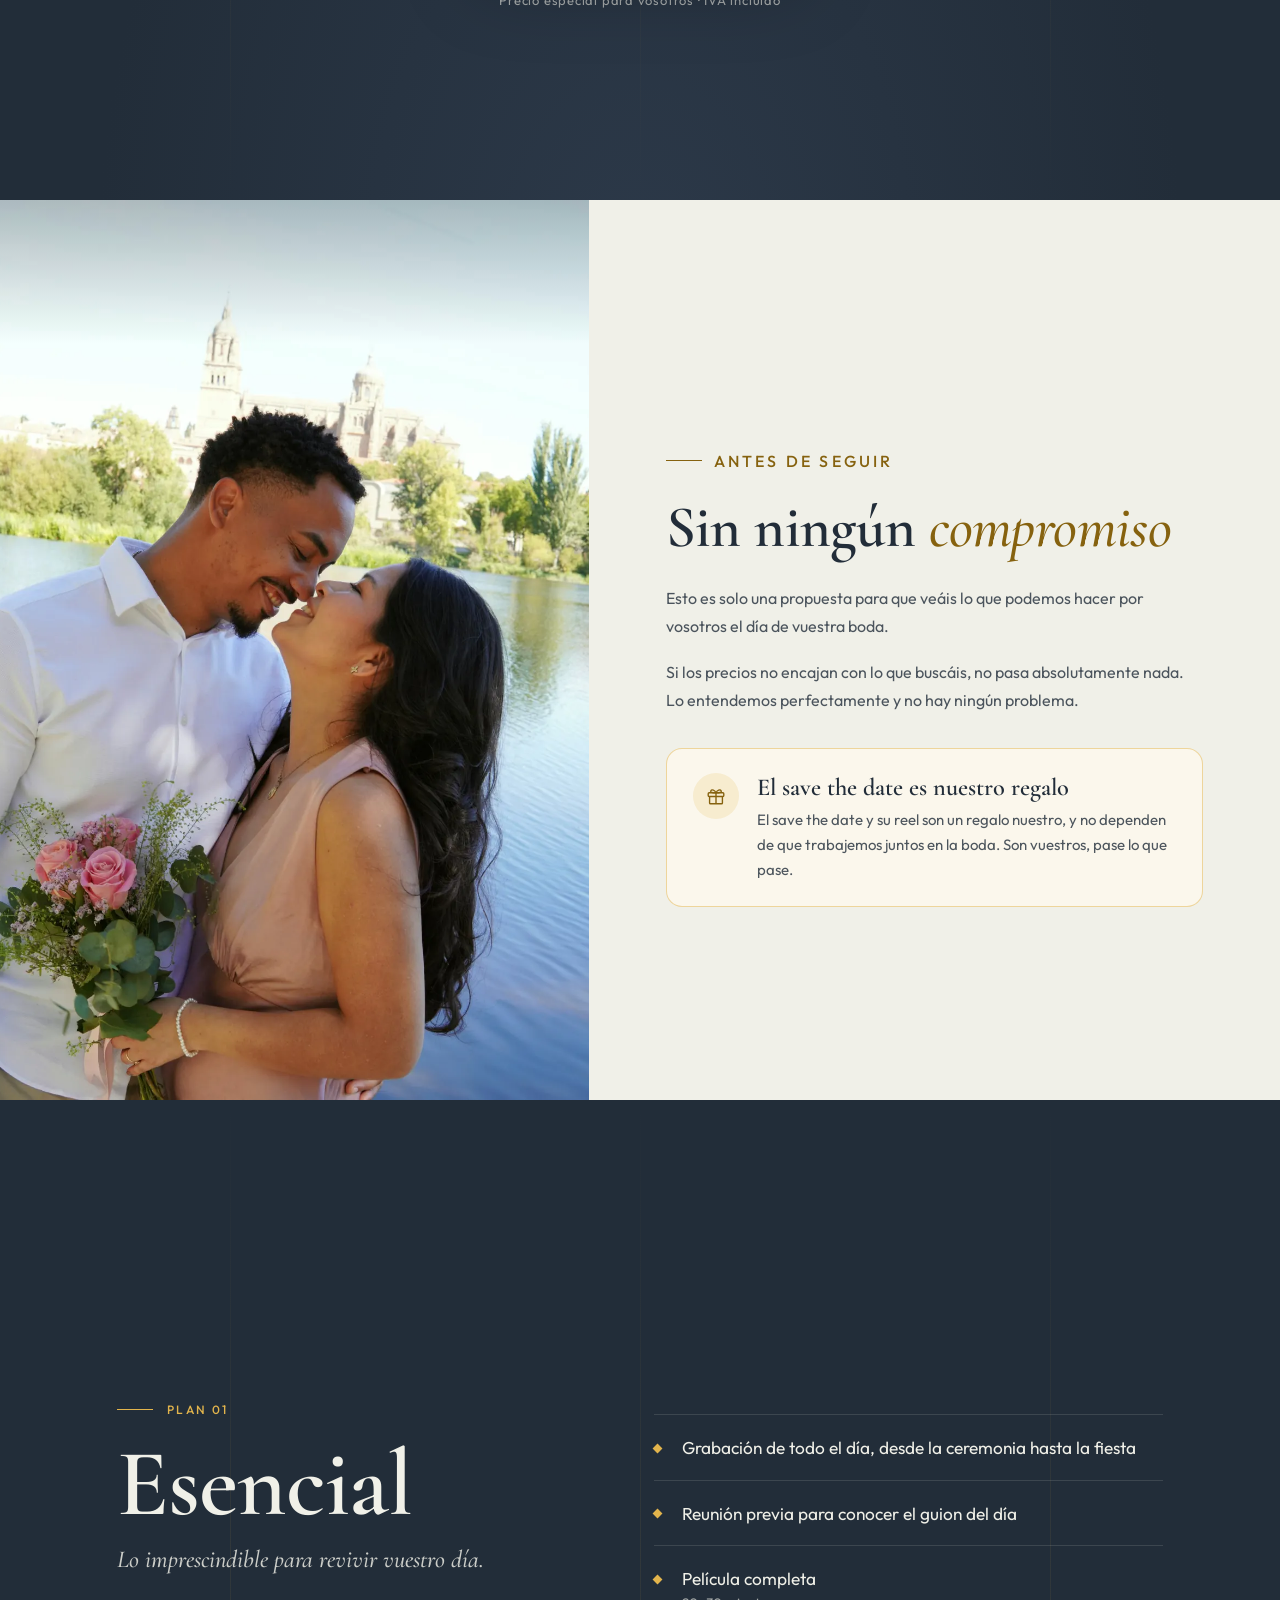
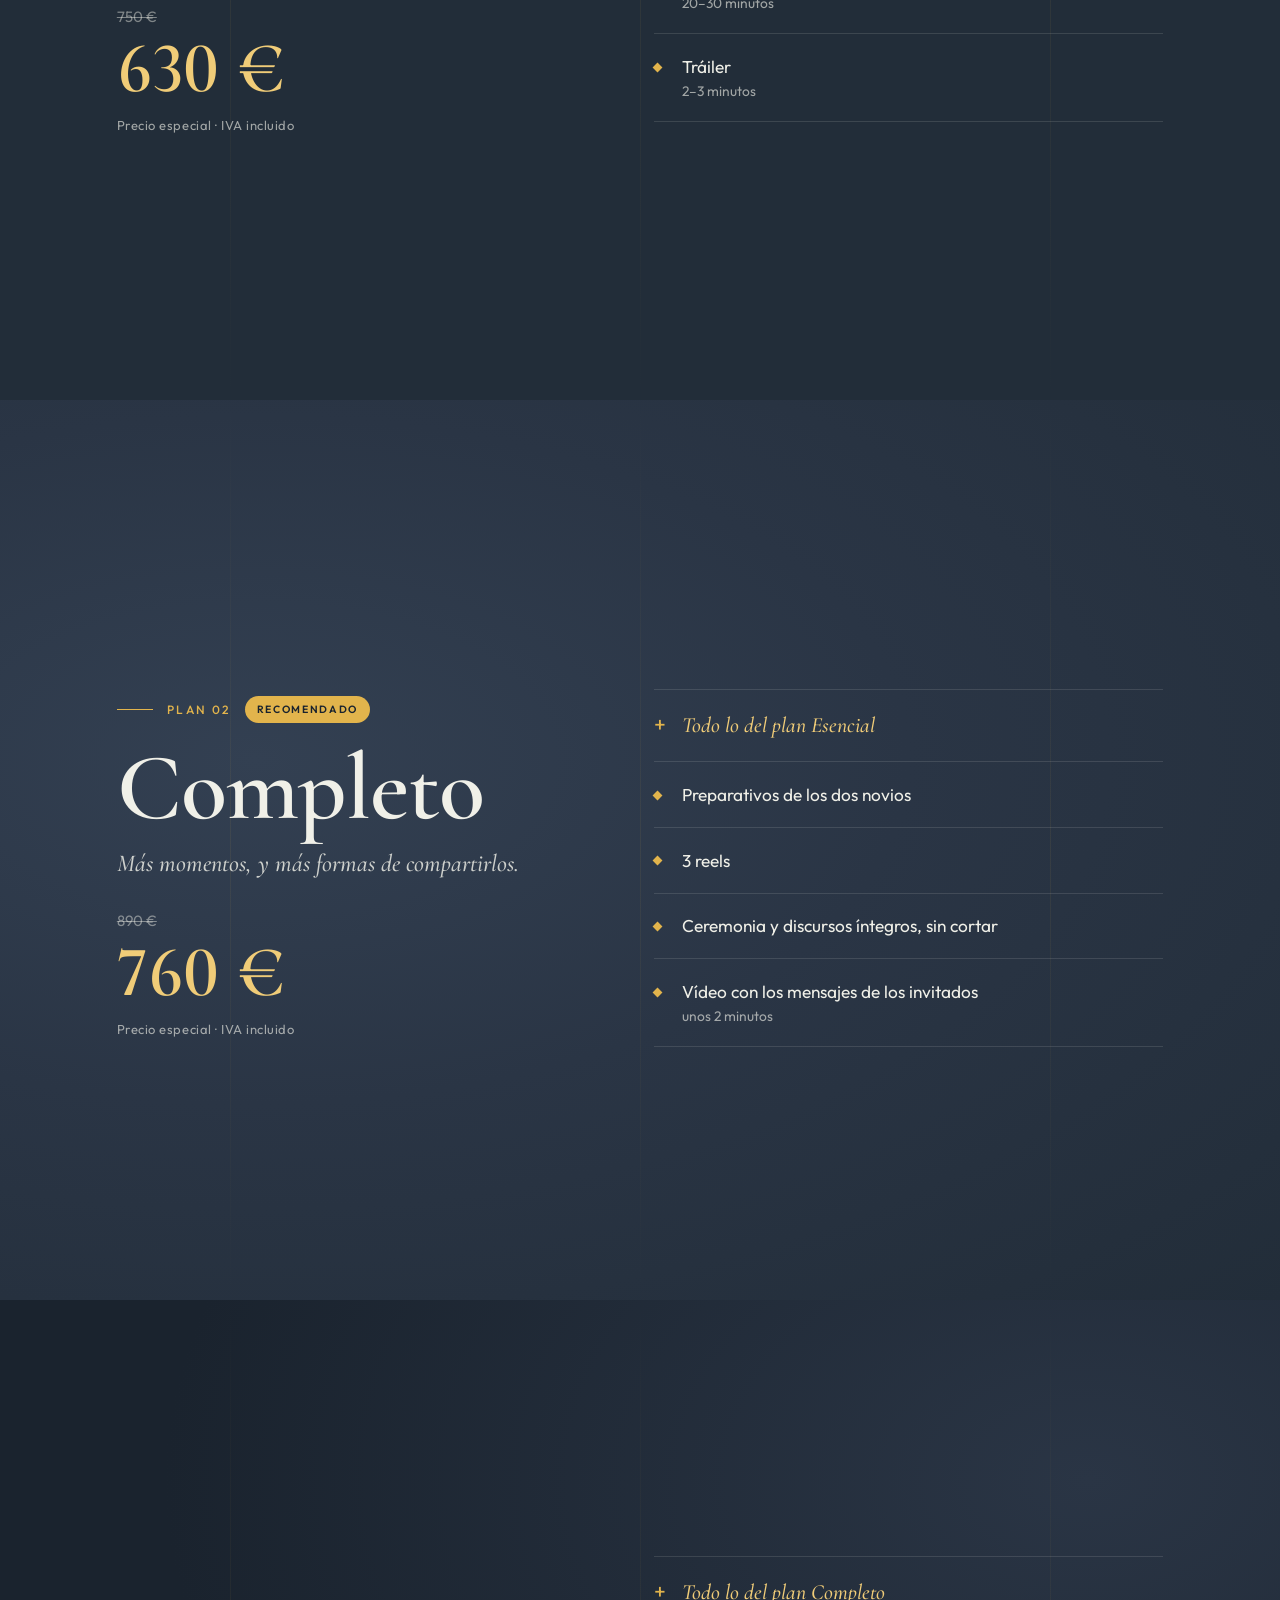
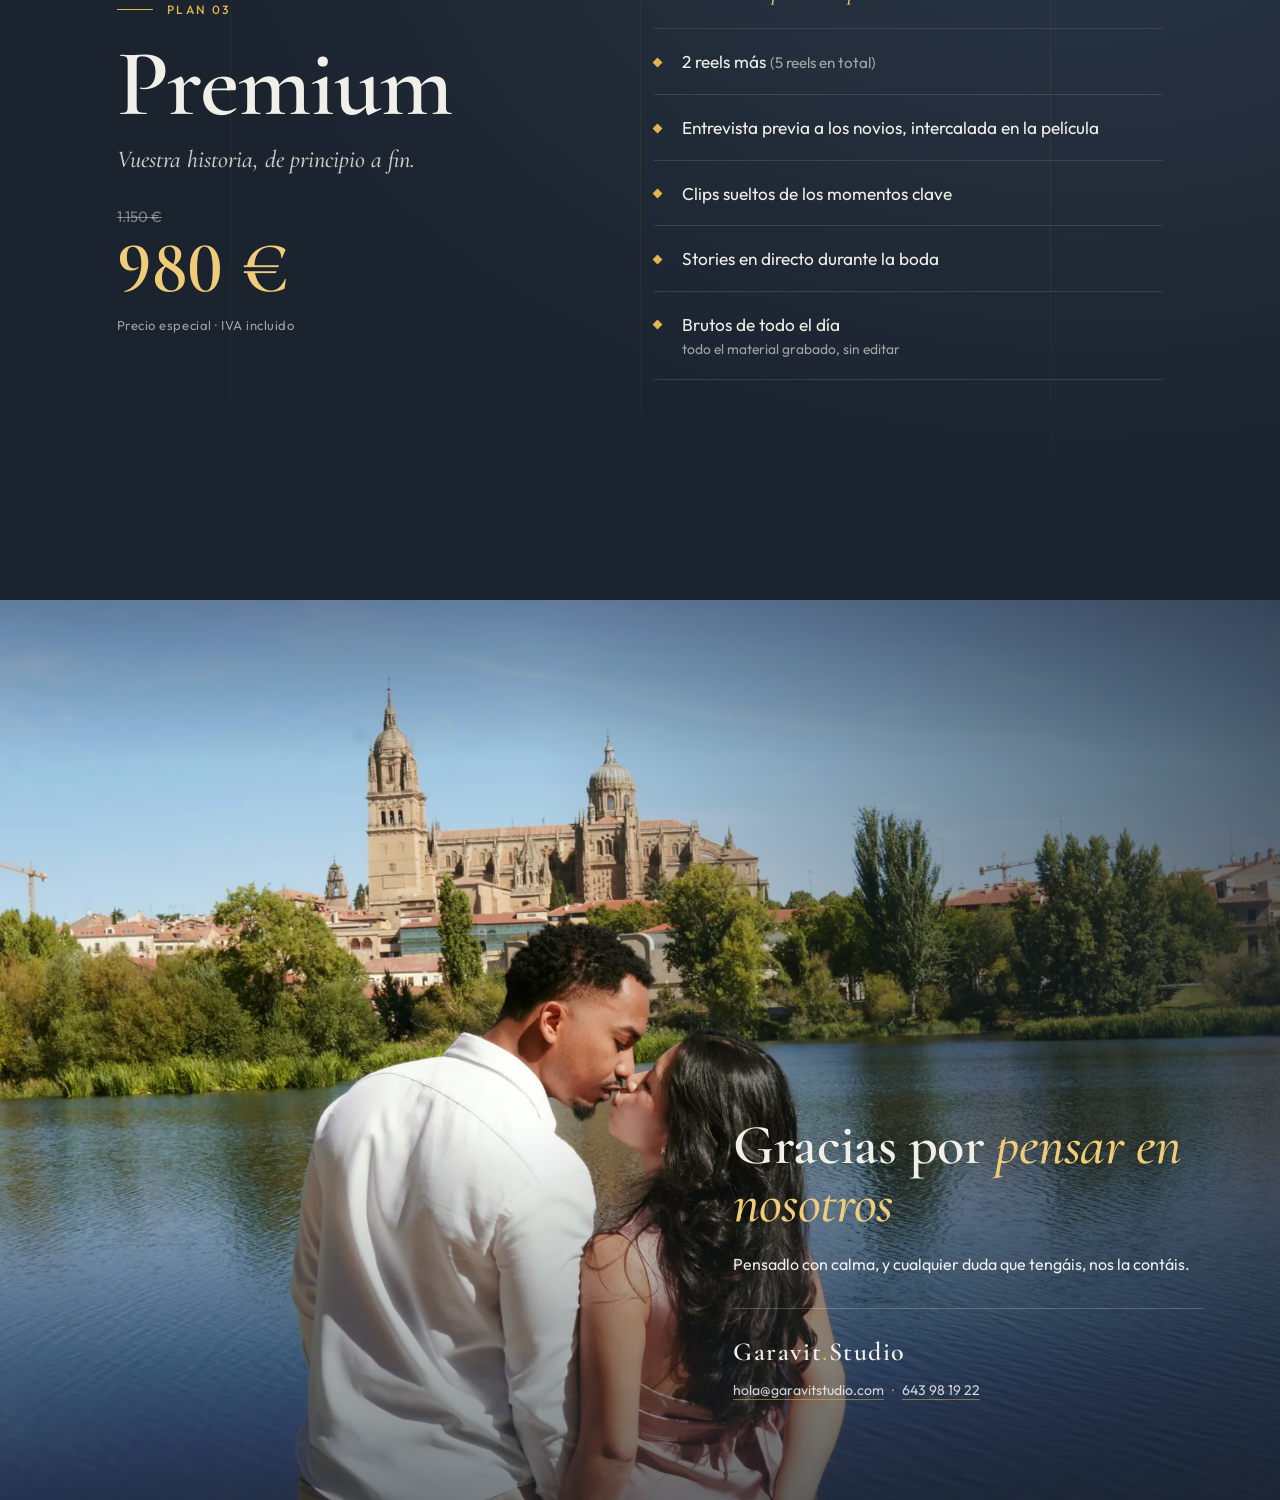
==== commit 15405ad1: "Propuesta: Premium lists "2 reels más (5 reels en total)" Co-Authored-By: Claude Opus 5.5 <noreply@a" ====
--- a/propuesta/index.html
+++ b/propuesta/index.html
@@ -392,6 +392,7 @@
     .plan__list small {
       display: block; font-size: 0.8em; color: var(--muted); margin-top: 2px;
     }
+    .plan__list .paren { color: var(--muted); font-size: 0.88em; white-space: nowrap; }
     .plan__list li.all {
       font-family: 'Cormorant Garamond', serif; font-style: italic; font-weight: 500;
       font-size: clamp(20px, 1.7vw, 25px); color: var(--gold-light);
@@ -631,7 +632,7 @@
       </div>
       <ul class="plan__list">
         <li class="all">Todo lo del plan Completo</li>
-        <li>5 reels en lugar de 3</li>
+        <li><span>2 reels más <span class="paren">(5 reels en total)</span></span></li>
         <li>Entrevista previa a los novios, intercalada en la película</li>
         <li>Clips sueltos de los momentos clave</li>
         <li>Stories en directo durante la boda</li>
